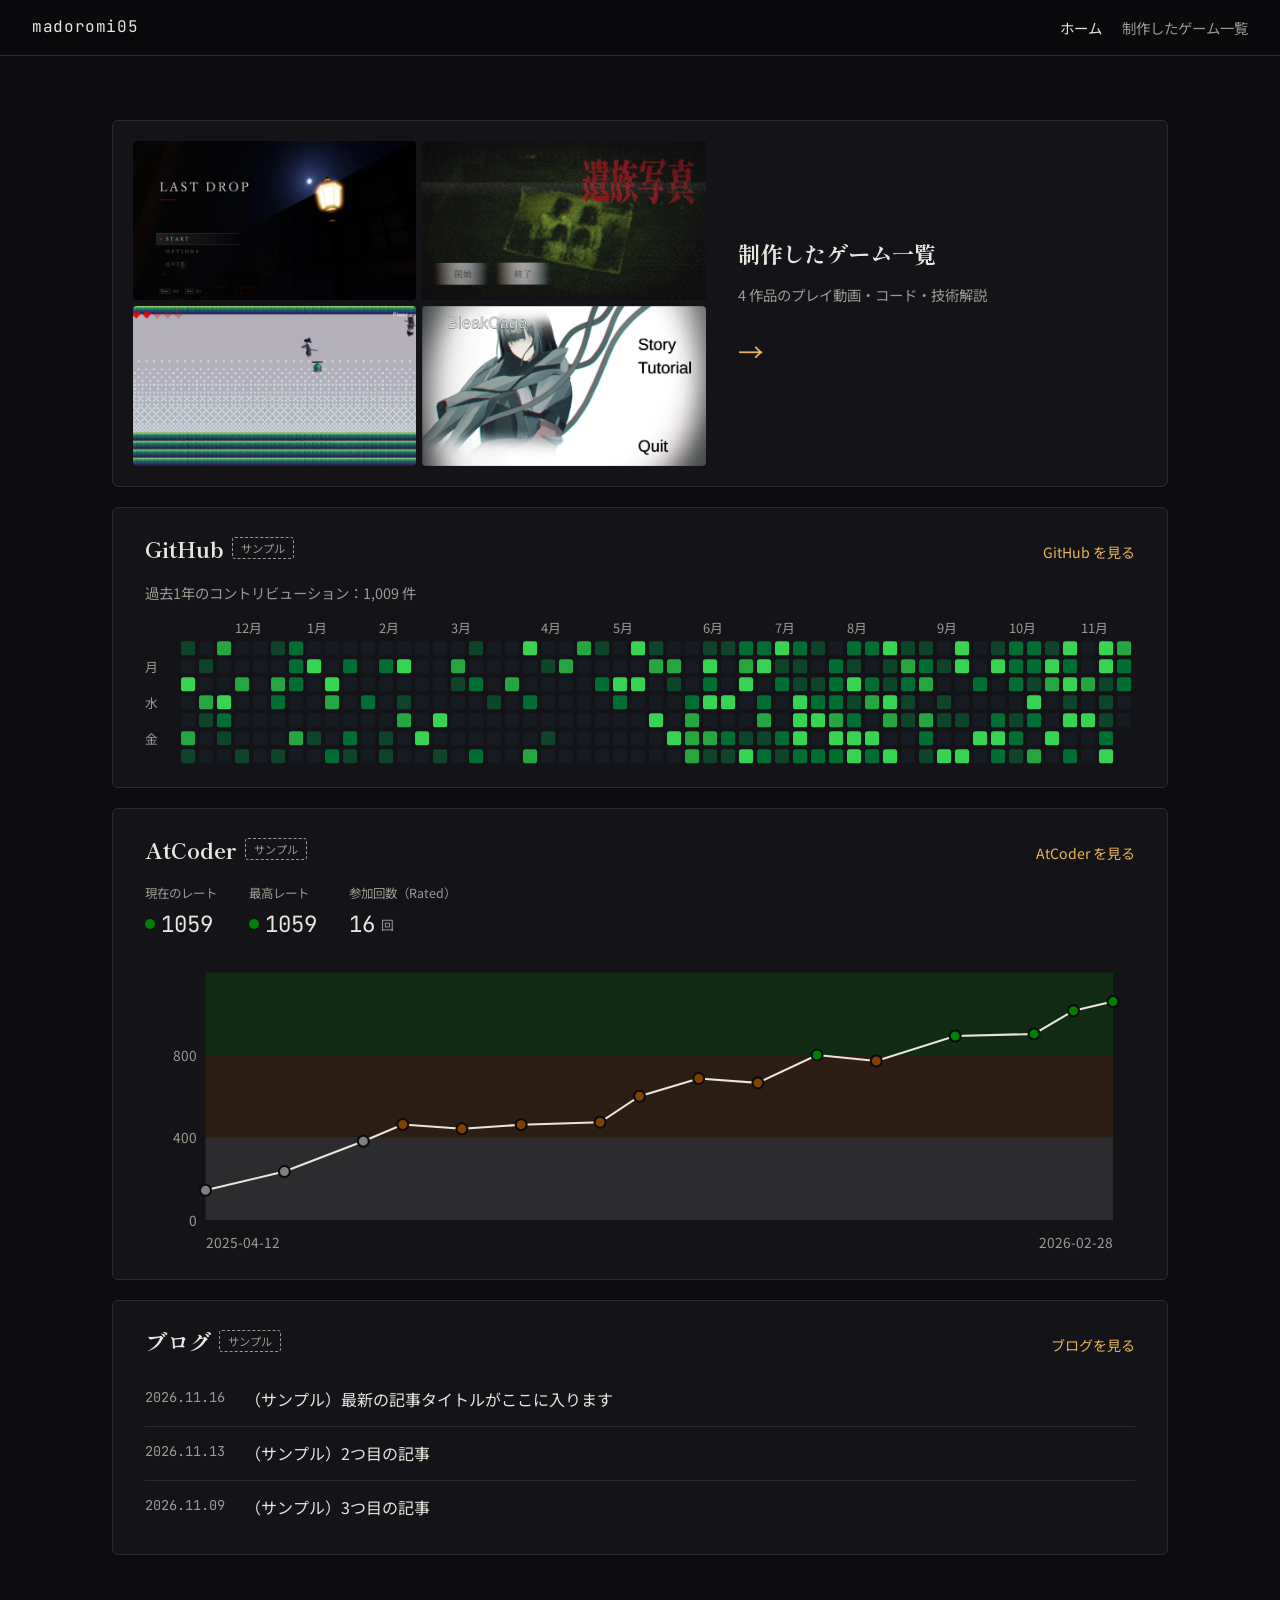
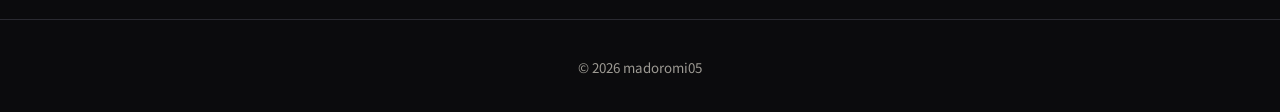
==== index.html @ 3f79cdbd "first commit" ====
<!DOCTYPE html>
<html lang="ja">
<head>
  <meta charset="UTF-8">
  <meta name="viewport" content="width=device-width, initial-scale=1">
  <title>madoromi05 | Game Programmer Portfolio</title>
  <meta name="description" content="ゲームプログラマー志望のポートフォリオ。制作したゲーム、GitHub、AtCoder、ブログをまとめています。">
  <link rel="preconnect" href="https://fonts.googleapis.com">
  <link rel="preconnect" href="https://fonts.gstatic.com" crossorigin>
  <link href="https://fonts.googleapis.com/css2?family=Shippori+Mincho:wght@500;700&family=Noto+Sans+JP:wght@400;500;700&family=JetBrains+Mono:wght@500&display=swap" rel="stylesheet">
  <link rel="stylesheet" href="css/style.css">
</head>
<body>
  <header class="site-header">
    <a class="site-header__logo" href="index.html" data-profile="handle">madoromi05</a>
    <nav class="site-header__nav" aria-label="サイト内リンク">
      <a href="index.html" aria-current="page">ホーム</a>
      <a href="games.html">制作したゲーム一覧</a>
    </nav>
  </header>

  <main class="home">
    <a class="panel games-entry" href="games.html">
      <div class="games-entry__thumbs" id="games-thumbs"></div>
      <div class="games-entry__body">
        <h2 class="panel__title">制作したゲーム一覧</h2>
        <p><span id="games-count"></span>のプレイ動画・コード・技術解説</p>
        <span class="games-entry__arrow" aria-hidden="true">→</span>
      </div>
    </a>

    <section class="panel" id="github" aria-labelledby="github-heading">
      <div class="panel__head">
        <h2 class="panel__title" id="github-heading">GitHub</h2>
        <a class="panel__link" data-profile-link="githubUrl" href="#" target="_blank" rel="noopener">GitHub を見る</a>
      </div>
      <p class="panel__summary" id="github-summary"></p>
      <div class="contrib" id="github-calendar"></div>
    </section>

    <section class="panel" id="atcoder" aria-labelledby="atcoder-heading">
      <div class="panel__head">
        <h2 class="panel__title" id="atcoder-heading">AtCoder</h2>
        <a class="panel__link" data-profile-link="atcoderUrl" href="#" target="_blank" rel="noopener">AtCoder を見る</a>
      </div>
      <div id="atcoder-stats"></div>
      <div class="rating" id="atcoder-chart"></div>
    </section>

    <section class="panel" id="blog" aria-labelledby="blog-heading">
      <div class="panel__head">
        <h2 class="panel__title" id="blog-heading">ブログ</h2>
        <a class="panel__link" data-profile-link="blogUrl" href="#" target="_blank" rel="noopener">ブログを見る</a>
      </div>
      <ul class="posts" id="blog-posts"></ul>
    </section>
  </main>

  <footer class="site-footer">
    <small>&copy; 2026 <span data-profile="handle"></span></small>
  </footer>

  <!-- 内容（data.js）と共通の道具（common.js）を先に読み、それを使って表示（home.js）を組み立てる -->
  <script src="js/data.js"></script>
  <script src="js/common.js"></script>
  <script src="js/home.js"></script>
</body>
</html>
---- css/style.css ----
/*
 * 色・余白・幅などの値は、すべてここで名前を付けてから使う。
 * 値を変えたいときは :root の1か所を直せば、サイト全体に反映される。
 */
:root {
  --color-bg: #0b0b0d;
  --color-surface: #141418;
  --color-surface-raised: #1c1c22;
  --color-line: #2a2a31;
  --color-text: #e9e6df;
  --color-text-sub: #9d9a93;
  --color-accent: #e8b45a;      /* 街灯の明かりの色 */
  --color-accent-ink: #1a1408;
  --color-team: #c0504d;        /* チーム制作の印 */

  --font-display: "Shippori Mincho", serif;
  --font-body: "Noto Sans JP", system-ui, sans-serif;
  --font-mono: "JetBrains Mono", ui-monospace, monospace;

  --content-width: 1120px;
  --header-height: 56px;
  --space-xs: 8px;
  --space-s: 12px;
  --space-m: 20px;
  --space-l: 32px;
  --space-xl: 64px;
  --space-xxl: 112px;
  --radius: 6px;
  --video-ratio: 16 / 9;
  --layout-break: 900px;        /* 参考値。メディアクエリには変数が使えないので下にも同じ値を書く */
}

*,
*::before,
*::after { box-sizing: border-box; }

html { scroll-behavior: smooth; scroll-padding-top: var(--header-height); }

body {
  margin: 0;
  background: var(--color-bg);
  color: var(--color-text);
  font-family: var(--font-body);
  line-height: 1.8;
  -webkit-font-smoothing: antialiased;
}

img { display: block; max-width: 100%; }
a { color: inherit; }

/* ---------- ヘッダー ---------- */
.site-header {
  position: sticky;
  top: 0;
  z-index: 10;
  height: var(--header-height);
  display: flex;
  align-items: center;
  justify-content: space-between;
  padding: 0 var(--space-l);
  background: rgb(11 11 13 / 0.85);
  backdrop-filter: blur(8px);
  border-bottom: 1px solid var(--color-line);
}
.site-header__logo { font-family: var(--font-mono); text-decoration: none; letter-spacing: 0.04em; }
.site-header__nav { display: flex; gap: var(--space-m); }
.site-header__nav a { color: var(--color-text-sub); text-decoration: none; font-size: 0.9rem; }
.site-header__nav a:hover { color: var(--color-accent); }

/* ---------- セクション共通 ---------- */
.section {
  max-width: var(--content-width);
  margin: 0 auto;
  padding: var(--space-xl) var(--space-l);
}
.section__heading {
  margin: 0 0 var(--space-l);
  font-family: var(--font-display);
  font-size: 1.8rem;
  font-weight: 500;
  letter-spacing: 0.08em;
}
.section__heading::after {
  content: "";
  display: block;
  width: 40px;
  height: 2px;
  margin-top: var(--space-xs);
  background: var(--color-team);
}

/* ---------- 作品一覧（目次） ---------- */
.work-index {
  display: grid;
  grid-template-columns: repeat(auto-fit, minmax(240px, 1fr));
  gap: var(--space-m);
  margin-bottom: var(--space-xxl);
}
.index-card {
  display: block;
  overflow: hidden;
  border: 1px solid var(--color-line);
  border-radius: var(--radius);
  background: var(--color-surface);
  text-decoration: none;
  transition: border-color 0.2s, transform 0.2s;
}
.index-card:hover { border-color: var(--color-accent); transform: translateY(-2px); }
.index-card img { width: 100%; aspect-ratio: var(--video-ratio); object-fit: cover; }
.index-card__body { display: grid; gap: 2px; padding: var(--space-s); }
.index-card__body strong { font-family: var(--font-display); font-size: 1.15rem; }
.index-card__body span:last-child { color: var(--color-text-sub); font-size: 0.8rem; }
.index-card__body .badge { justify-self: start; }

/* ---------- 制作区分の印 ---------- */
.badge {
  display: inline-block;
  padding: 0 var(--space-xs);
  border-radius: 3px;
  font-size: 0.75rem;
  font-weight: 500;
  line-height: 1.8;
}
.badge--solo { background: var(--color-accent); color: var(--color-accent-ink); }
.badge--team { background: var(--color-team); color: var(--color-text); }

/* ---------- 作品1つぶん ---------- */
.work {
  padding-top: var(--space-xl);
  margin-bottom: var(--space-xl);
  border-top: 1px solid var(--color-line);
}
.work__main {
  display: grid;
  grid-template-columns: 1.15fr 1fr;
  gap: var(--space-l);
  align-items: start;
}
.work__number { margin: 0; font-family: var(--font-mono); color: var(--color-text-sub); font-size: 0.8rem; letter-spacing: 0.15em; }
.work__title {
  margin: 0;
  font-family: var(--font-display);
  font-size: clamp(1.8rem, 3.5vw, 2.6rem);
  font-weight: 700;
  line-height: 1.3;
}
.work__genre { display: flex; flex-wrap: wrap; align-items: center; gap: var(--space-xs); margin: var(--space-xs) 0 0; color: var(--color-text-sub); }
.work__summary { margin: var(--space-m) 0; }
.work__note { margin: var(--space-m) 0 0; color: var(--color-text-sub); font-size: 0.85rem; }

/* ---------- 動画 ---------- */
.video {
  position: relative;
  aspect-ratio: var(--video-ratio);
  overflow: hidden;
  border-radius: var(--radius);
  background: var(--color-surface);
  border: 1px solid var(--color-line);
}
.video img,
.video iframe { width: 100%; height: 100%; object-fit: cover; border: 0; }
.video__play {
  position: absolute;
  inset: 0;
  display: grid;
  place-items: center;
  border: 0;
  background: rgb(0 0 0 / 0.25);
  cursor: pointer;
  transition: background 0.2s;
}
.video__play:hover,
.video__play:focus-visible { background: rgb(0 0 0 / 0.05); }
.video__icon {
  width: 72px;
  height: 72px;
  border-radius: 50%;
  background: var(--color-accent);
  clip-path: circle(50%);
  position: relative;
}
.video__icon::after {
  content: "";
  position: absolute;
  top: 50%;
  left: 54%;
  transform: translate(-50%, -50%);
  border-style: solid;
  border-width: 12px 0 12px 20px;
  border-color: transparent transparent transparent var(--color-accent-ink);
}
.video__pending {
  position: absolute;
  right: var(--space-s);
  bottom: var(--space-s);
  padding: 2px var(--space-xs);
  border-radius: 3px;
  background: rgb(0 0 0 / 0.7);
  color: var(--color-text-sub);
  font-size: 0.75rem;
}

/* ---------- リンクボタン ---------- */
.links { display: flex; flex-wrap: wrap; gap: var(--space-s); margin-bottom: var(--space-m); }
.button {
  display: inline-flex;
  align-items: center;
  padding: var(--space-xs) var(--space-m);
  border-radius: var(--radius);
  font-size: 0.9rem;
  font-weight: 500;
  text-decoration: none;
}
.button--primary { background: var(--color-accent); color: var(--color-accent-ink); }
.button--primary:hover { filter: brightness(1.1); }
.button--disabled { border: 1px dashed var(--color-line); color: var(--color-text-sub); }

/* ---------- 開発環境の一覧 ---------- */
.meta { display: grid; gap: 0; margin: 0; font-size: 0.88rem; }
.meta div { display: grid; grid-template-columns: 6em 1fr; gap: var(--space-s); padding: 6px 0; border-bottom: 1px solid var(--color-line); }
.meta dt { color: var(--color-text-sub); }
.meta dd { margin: 0; }

/* ---------- 技術的なこだわり ---------- */
.highlights {
  display: grid;
  grid-template-columns: repeat(auto-fit, minmax(300px, 1fr));
  gap: var(--space-m);
  margin-top: var(--space-l);
}
.highlight {
  padding: var(--space-m);
  border-radius: var(--radius);
  background: var(--color-surface);
  border: 1px solid var(--color-line);
}
.highlight h4 {
  margin: 0 0 var(--space-xs);
  font-family: var(--font-display);
  font-size: 1.2rem;
  font-weight: 700;
}
.highlight p { margin: 0; font-size: 0.92rem; }
.highlight__list { display: flex; flex-wrap: wrap; gap: 6px; margin: var(--space-s) 0 0; padding: 0; list-style: none; }
.highlight__list li {
  padding: 0 var(--space-xs);
  border: 1px solid var(--color-line);
  border-radius: 3px;
  background: var(--color-surface-raised);
  font-size: 0.8rem;
}
/* 最適化の表が入るカードは横幅いっぱいに使う */
.highlight:has(.metrics) { grid-column: 1 / -1; }

.metrics { width: 100%; margin-top: var(--space-m); border-collapse: collapse; font-size: 0.88rem; font-variant-numeric: tabular-nums; }
.metrics th,
.metrics td { padding: var(--space-xs) var(--space-s); border-bottom: 1px solid var(--color-line); text-align: right; }
.metrics th[scope="row"],
.metrics thead th:first-child { text-align: left; font-weight: 400; }
.metrics thead th { color: var(--color-text-sub); font-weight: 400; font-size: 0.8rem; }
.metrics td { color: var(--color-text-sub); }
.metrics .metrics__after { color: var(--color-text); background: var(--color-surface-raised); }
.metrics .metrics__change { color: var(--color-accent); font-weight: 700; }

/* ---------- スクリーンショット ---------- */
.gallery {
  display: grid;
  /* auto-fill は空の列も残すので、画像が1枚でも横いっぱいに引き伸ばされない */
  grid-template-columns: repeat(auto-fill, minmax(300px, 1fr));
  gap: var(--space-s);
  margin-top: var(--space-m);
}
.gallery img { width: 100%; aspect-ratio: var(--video-ratio); object-fit: cover; border-radius: var(--radius); border: 1px solid var(--color-line); }

/* ---------- ヘッダー：今いるページ ---------- */
.site-header__nav a[aria-current="page"] { color: var(--color-text); }

/* ---------- ホーム ---------- */
.home {
  display: grid;
  gap: var(--space-m);
  max-width: var(--content-width);
  margin: 0 auto;
  padding: var(--space-xl) var(--space-l);
}
.panel {
  min-width: 0; /* 中の SVG が横にはみ出したとき、グリッドが広がらないように */
  padding: var(--space-m) var(--space-l);
  border: 1px solid var(--color-line);
  border-radius: var(--radius);
  background: var(--color-surface);
}
.panel__head { display: flex; align-items: baseline; justify-content: space-between; gap: var(--space-m); margin-bottom: var(--space-s); }
.panel__title {
  display: flex;
  align-items: center;
  gap: var(--space-xs);
  margin: 0;
  font-family: var(--font-display);
  font-size: 1.4rem;
  font-weight: 700;
}
.panel__link { color: var(--color-accent); font-size: 0.88rem; text-decoration: none; white-space: nowrap; }
.panel__link:hover { text-decoration: underline; }
.panel__summary { margin: 0 0 var(--space-s); color: var(--color-text-sub); font-size: 0.9rem; }
.panel__empty { margin: 0; color: var(--color-text-sub); font-size: 0.9rem; }
.sample-badge {
  padding: 0 var(--space-xs);
  border: 1px dashed var(--color-text-sub);
  border-radius: 3px;
  color: var(--color-text-sub);
  font-family: var(--font-body);
  font-size: 0.7rem;
  font-weight: 400;
}

/* グラフの文字 */
.chart-label { fill: var(--color-text-sub); font-family: var(--font-body); font-size: 10px; }

/* GitHub の草：濃さは GitHub のダークテーマと同じ緑 */
.contrib { overflow-x: auto; }
.contrib__svg { display: block; width: 100%; min-width: 640px; height: auto; }
.contrib__cell--0 { fill: #161b22; }
.contrib__cell--1 { fill: #0e4429; }
.contrib__cell--2 { fill: #006d32; }
.contrib__cell--3 { fill: #26a641; }
.contrib__cell--4 { fill: #39d353; }

/* AtCoder のレート */
.stats { display: flex; flex-wrap: wrap; gap: var(--space-l); margin: 0 0 var(--space-s); }
.stats dt { color: var(--color-text-sub); font-size: 0.78rem; }
.stats dd { display: flex; align-items: center; gap: 6px; margin: 0; font-family: var(--font-mono); font-size: 1.4rem; }
.stats dd small { font-family: var(--font-body); font-size: 0.8rem; color: var(--color-text-sub); }
.stats__swatch { width: 10px; height: 10px; border-radius: 50%; }
.rating { overflow-x: auto; }
.rating__svg { display: block; width: 100%; min-width: 480px; height: auto; }
.rating__band { opacity: 0.22; }
.rating__line { fill: none; stroke: var(--color-text); stroke-width: 1.5; }
.rating__point { stroke: var(--color-bg); stroke-width: 1.5; }

/* ブログ */
.posts { display: grid; gap: 0; margin: 0; padding: 0; list-style: none; }
.posts li { display: flex; gap: var(--space-m); padding: var(--space-s) 0; border-bottom: 1px solid var(--color-line); }
.posts li:last-child { border-bottom: 0; }
.posts time { flex-shrink: 0; color: var(--color-text-sub); font-family: var(--font-mono); font-size: 0.85rem; }
.posts a { text-decoration: none; }
.posts a:hover { color: var(--color-accent); }

/* ゲーム一覧への入口 */
.games-entry {
  display: grid;
  grid-template-columns: 1.4fr 1fr;
  gap: var(--space-l);
  align-items: center;
  padding: var(--space-m);
  text-decoration: none;
  transition: border-color 0.2s;
}
.games-entry:hover { border-color: var(--color-accent); }
.games-entry__thumbs { display: grid; grid-template-columns: repeat(2, 1fr); gap: 6px; }
.games-entry__thumbs img { width: 100%; aspect-ratio: var(--video-ratio); object-fit: cover; border-radius: 4px; }
.games-entry__body p { margin: var(--space-xs) 0 0; color: var(--color-text-sub); font-size: 0.9rem; }
.games-entry__arrow { display: inline-block; margin-top: var(--space-m); color: var(--color-accent); font-size: 1.6rem; transition: transform 0.2s; }
.games-entry:hover .games-entry__arrow { transform: translateX(6px); }

/* ---------- フッター ---------- */
.site-footer { padding: var(--space-l); text-align: center; color: var(--color-text-sub); border-top: 1px solid var(--color-line); }

/* ---------- 画面が狭いとき（--layout-break と同じ値） ---------- */
@media (max-width: 900px) {
  .work__main { grid-template-columns: 1fr; }
  .site-header { padding: 0 var(--space-m); }
  .section { padding-left: var(--space-m); padding-right: var(--space-m); }
  .highlights { grid-template-columns: 1fr; }
  /* スマホでは目次を2列にして、作品一覧が縦に長くなりすぎないようにする */
  .work-index { grid-template-columns: repeat(2, 1fr); gap: var(--space-s); margin-bottom: var(--space-xl); }
  .index-card__body span:last-child { display: none; }
  .home { padding: var(--space-l) var(--space-m); }
  .panel { padding: var(--space-m); }
  .games-entry { grid-template-columns: 1fr; gap: var(--space-m); }
  .site-header__nav { gap: var(--space-s); font-size: 0.85rem; }
}
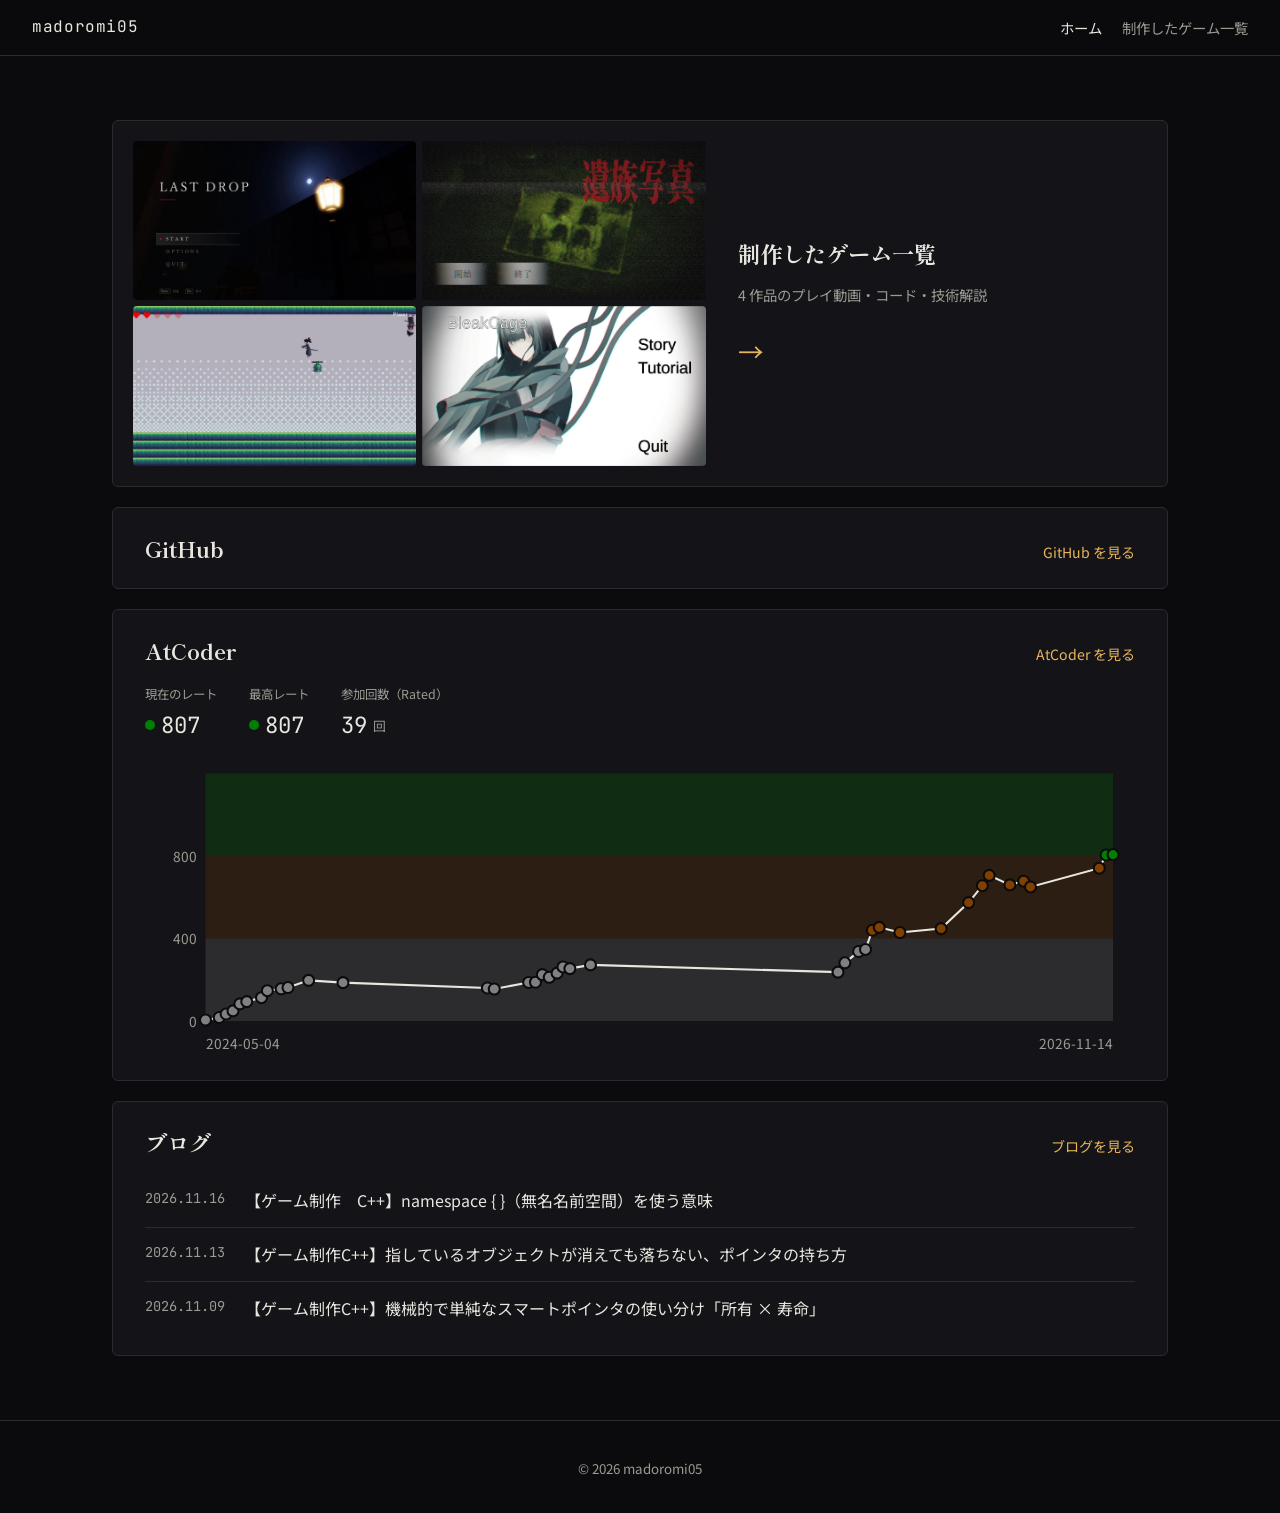
==== commit fdf9ba89: "GitHub の草の表示をやめる ホームの GitHub パネルは見出しとリンクだけにし、草の取得・描画・データを消す。  Co-Authored-By: Claude Opus 5.5 <norep" ====
--- a/index.html
+++ b/index.html
@@ -34,8 +34,6 @@
         <h2 class="panel__title" id="github-heading">GitHub</h2>
         <a class="panel__link" data-profile-link="githubUrl" href="#" target="_blank" rel="noopener">GitHub を見る</a>
       </div>
-      <p class="panel__summary" id="github-summary"></p>
-      <div class="contrib" id="github-calendar"></div>
     </section>
 
     <section class="panel" id="atcoder" aria-labelledby="atcoder-heading">
--- a/css/style.css
+++ b/css/style.css
@@ -291,6 +291,7 @@
   background: var(--color-surface);
 }
 .panel__head { display: flex; align-items: baseline; justify-content: space-between; gap: var(--space-m); margin-bottom: var(--space-s); }
+.panel__head:last-child { margin-bottom: 0; }	/* 見出しだけのパネル（GitHub）は、上下の余白をそろえる */
 .panel__title {
   display: flex;
   align-items: center;
@@ -302,7 +303,6 @@
 }
 .panel__link { color: var(--color-accent); font-size: 0.88rem; text-decoration: none; white-space: nowrap; }
 .panel__link:hover { text-decoration: underline; }
-.panel__summary { margin: 0 0 var(--space-s); color: var(--color-text-sub); font-size: 0.9rem; }
 .panel__empty { margin: 0; color: var(--color-text-sub); font-size: 0.9rem; }
 .sample-badge {
   padding: 0 var(--space-xs);
@@ -316,15 +316,6 @@
 
 /* グラフの文字 */
 .chart-label { fill: var(--color-text-sub); font-family: var(--font-body); font-size: 10px; }
-
-/* GitHub の草：濃さは GitHub のダークテーマと同じ緑 */
-.contrib { overflow-x: auto; }
-.contrib__svg { display: block; width: 100%; min-width: 640px; height: auto; }
-.contrib__cell--0 { fill: #161b22; }
-.contrib__cell--1 { fill: #0e4429; }
-.contrib__cell--2 { fill: #006d32; }
-.contrib__cell--3 { fill: #26a641; }
-.contrib__cell--4 { fill: #39d353; }
 
 /* AtCoder のレート */
 .stats { display: flex; flex-wrap: wrap; gap: var(--space-l); margin: 0 0 var(--space-s); }
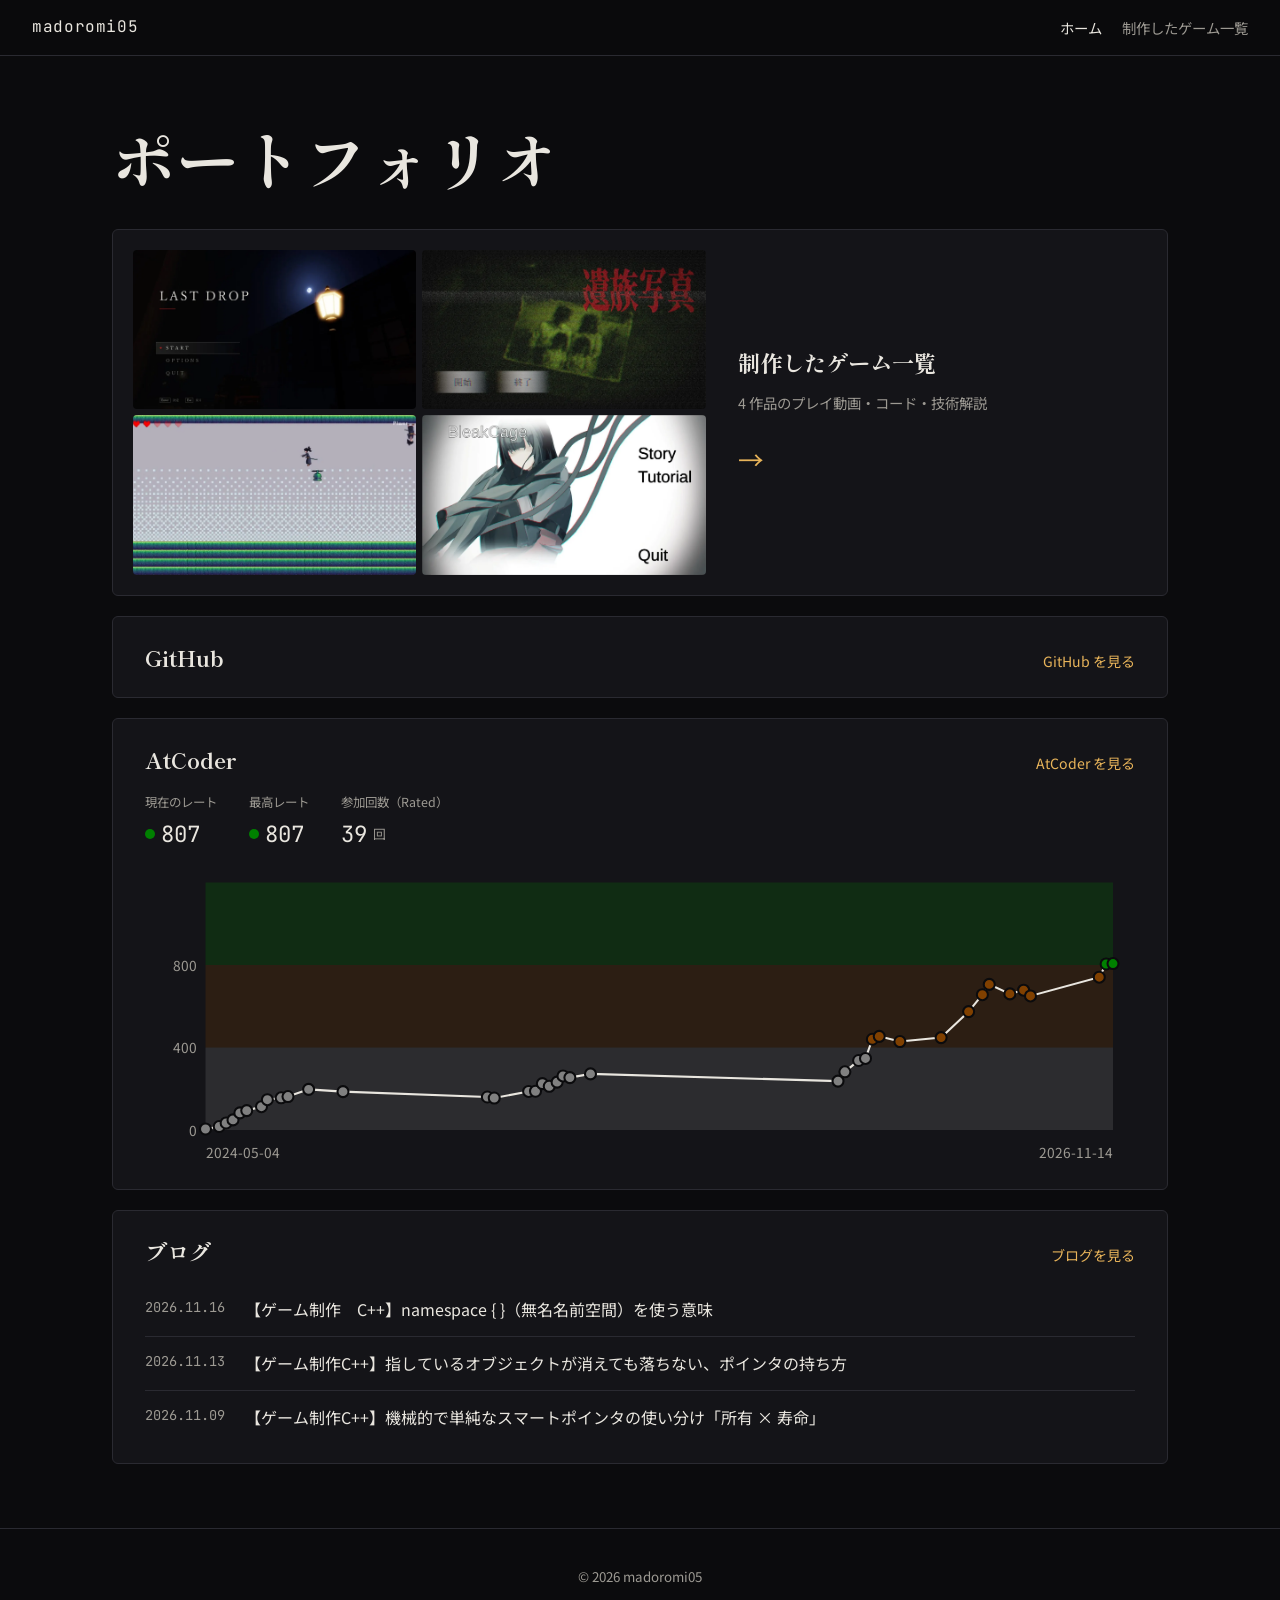
==== commit c84983fd: "ヘッダー追加" ====
--- a/index.html
+++ b/index.html
@@ -20,6 +20,8 @@
   </header>
 
   <main class="home">
+    <h1 class="home__title">ポートフォリオ</h1>
+
     <a class="panel games-entry" href="games.html">
       <div class="games-entry__thumbs" id="games-thumbs"></div>
       <div class="games-entry__body">
--- a/css/style.css
+++ b/css/style.css
@@ -283,12 +283,21 @@
   margin: 0 auto;
   padding: var(--space-xl) var(--space-l);
 }
+.home__title {
+  margin: 0 0 var(--space-s);
+  font-family: var(--font-display);
+  font-size: clamp(2.4rem, 6vw, 4rem);	/* スマホでも1行に収まる大きさから、広い画面の大きさまで */
+  font-weight: 700;
+  line-height: 1.2;
+}
 .panel {
+  position: relative;	/* パネル全体に広げたリンクの基準 */
   min-width: 0; /* 中の SVG が横にはみ出したとき、グリッドが広がらないように */
   padding: var(--space-m) var(--space-l);
   border: 1px solid var(--color-line);
   border-radius: var(--radius);
   background: var(--color-surface);
+  transition: border-color 0.2s;
 }
 .panel__head { display: flex; align-items: baseline; justify-content: space-between; gap: var(--space-m); margin-bottom: var(--space-s); }
 .panel__head:last-child { margin-bottom: 0; }	/* 見出しだけのパネル（GitHub）は、上下の余白をそろえる */
@@ -303,6 +312,16 @@
 }
 .panel__link { color: var(--color-accent); font-size: 0.88rem; text-decoration: none; white-space: nowrap; }
 .panel__link:hover { text-decoration: underline; }
+
+/*
+ * 「〜を見る」のリンクを透明な板でパネル全体に広げ、どこを押しても開くようにする。
+ * ブログの記事のリンクと AtCoder のグラフは板より上に出す。
+ * 記事は個別に開けるように、グラフは点の説明とスマホでの横スクロールを使えるようにするため
+ */
+.panel__link::after { content: ""; position: absolute; inset: 0; border-radius: var(--radius); }
+.panel:has(.panel__link:hover) { border-color: var(--color-accent); }
+.posts a,
+.rating { position: relative; z-index: 1; }
 .panel__empty { margin: 0; color: var(--color-text-sub); font-size: 0.9rem; }
 .sample-badge {
   padding: 0 var(--space-xs);
@@ -345,7 +364,6 @@
   align-items: center;
   padding: var(--space-m);
   text-decoration: none;
-  transition: border-color 0.2s;
 }
 .games-entry:hover { border-color: var(--color-accent); }
 .games-entry__thumbs { display: grid; grid-template-columns: repeat(2, 1fr); gap: 6px; }
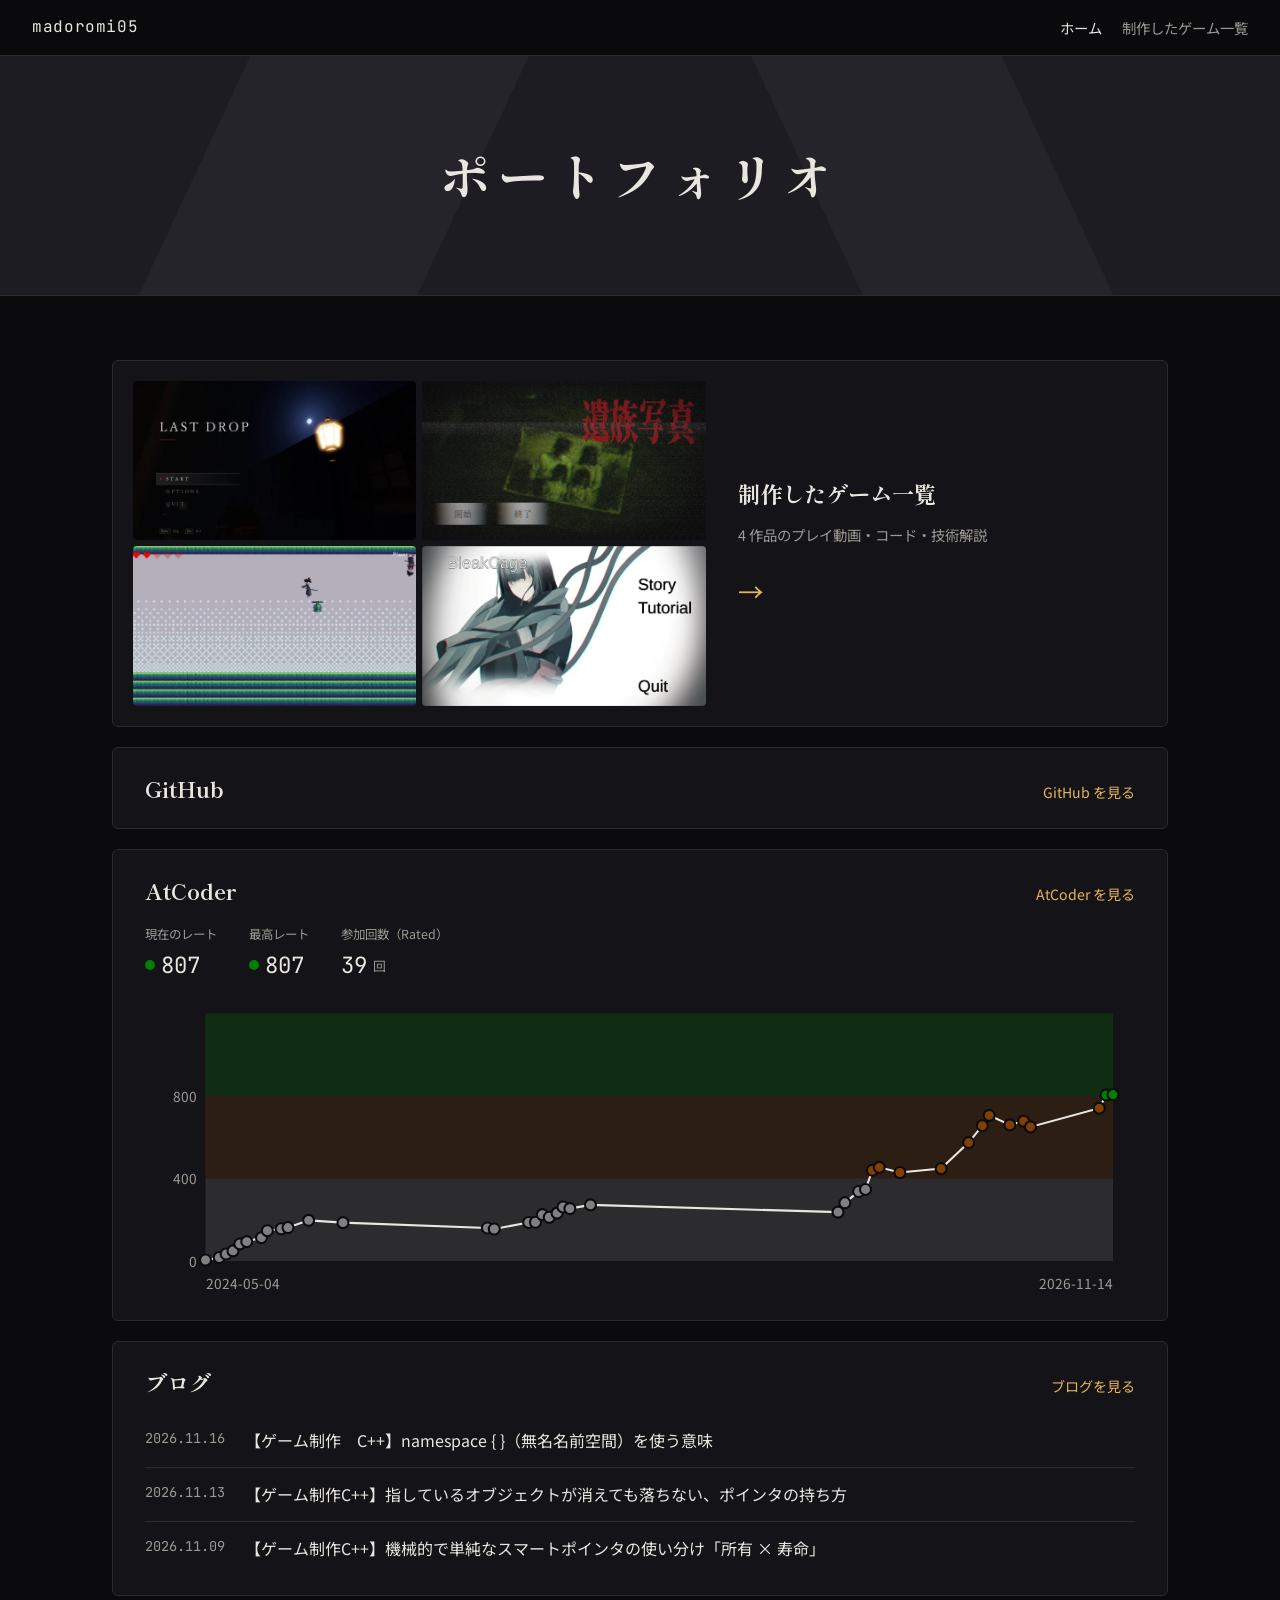
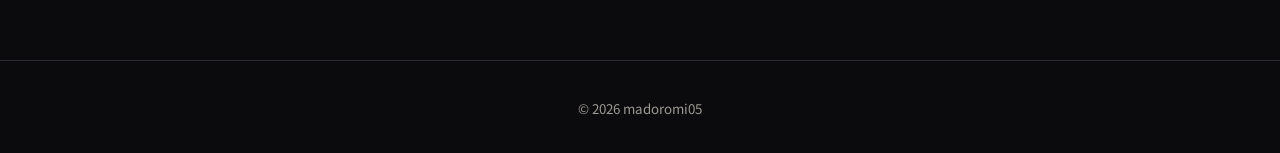
==== commit fa829885: "修正" ====
--- a/index.html
+++ b/index.html
@@ -19,9 +19,11 @@
     </nav>
   </header>
 
+  <div class="hero">
+    <h1 class="hero__title">ポートフォリオ</h1>
+  </div>
+
   <main class="home">
-    <h1 class="home__title">ポートフォリオ</h1>
-
     <a class="panel games-entry" href="games.html">
       <div class="games-entry__thumbs" id="games-thumbs"></div>
       <div class="games-entry__body">
--- a/css/style.css
+++ b/css/style.css
@@ -12,6 +12,7 @@
   --color-accent: #e8b45a;      /* 街灯の明かりの色 */
   --color-accent-ink: #1a1408;
   --color-team: #c0504d;        /* チーム制作の印 */
+  --color-hero-shade: rgb(255 255 255 / 0.035);	/* ホームの見出しの帯に重ねる斜めの面 */
 
   --font-display: "Shippori Mincho", serif;
   --font-body: "Noto Sans JP", system-ui, sans-serif;
@@ -276,19 +277,34 @@
 .site-header__nav a[aria-current="page"] { color: var(--color-text); }
 
 /* ---------- ホーム ---------- */
+
+/* 本文と切り離した、画面幅いっぱいの見出しの帯。うっすらした斜めの面を2枚重ねる */
+.hero {
+  display: grid;
+  place-items: center;
+  min-height: clamp(160px, 22vw, 240px);
+  padding: var(--space-l);
+  background:
+    linear-gradient(115deg, transparent 18%, var(--color-hero-shade) 18% 38%, transparent 38%),
+    linear-gradient(65deg, transparent 62%, var(--color-hero-shade) 62% 80%, transparent 80%),
+    var(--color-surface-raised);
+  border-bottom: 1px solid var(--color-line);
+}
+.hero__title {
+  margin: 0;
+  font-family: var(--font-display);
+  font-size: clamp(2rem, 5vw, 3.2rem);
+  font-weight: 700;
+  letter-spacing: 0.12em;
+  line-height: 1.2;
+}
+
 .home {
   display: grid;
   gap: var(--space-m);
   max-width: var(--content-width);
   margin: 0 auto;
   padding: var(--space-xl) var(--space-l);
-}
-.home__title {
-  margin: 0 0 var(--space-s);
-  font-family: var(--font-display);
-  font-size: clamp(2.4rem, 6vw, 4rem);	/* スマホでも1行に収まる大きさから、広い画面の大きさまで */
-  font-weight: 700;
-  line-height: 1.2;
 }
 .panel {
   position: relative;	/* パネル全体に広げたリンクの基準 */
